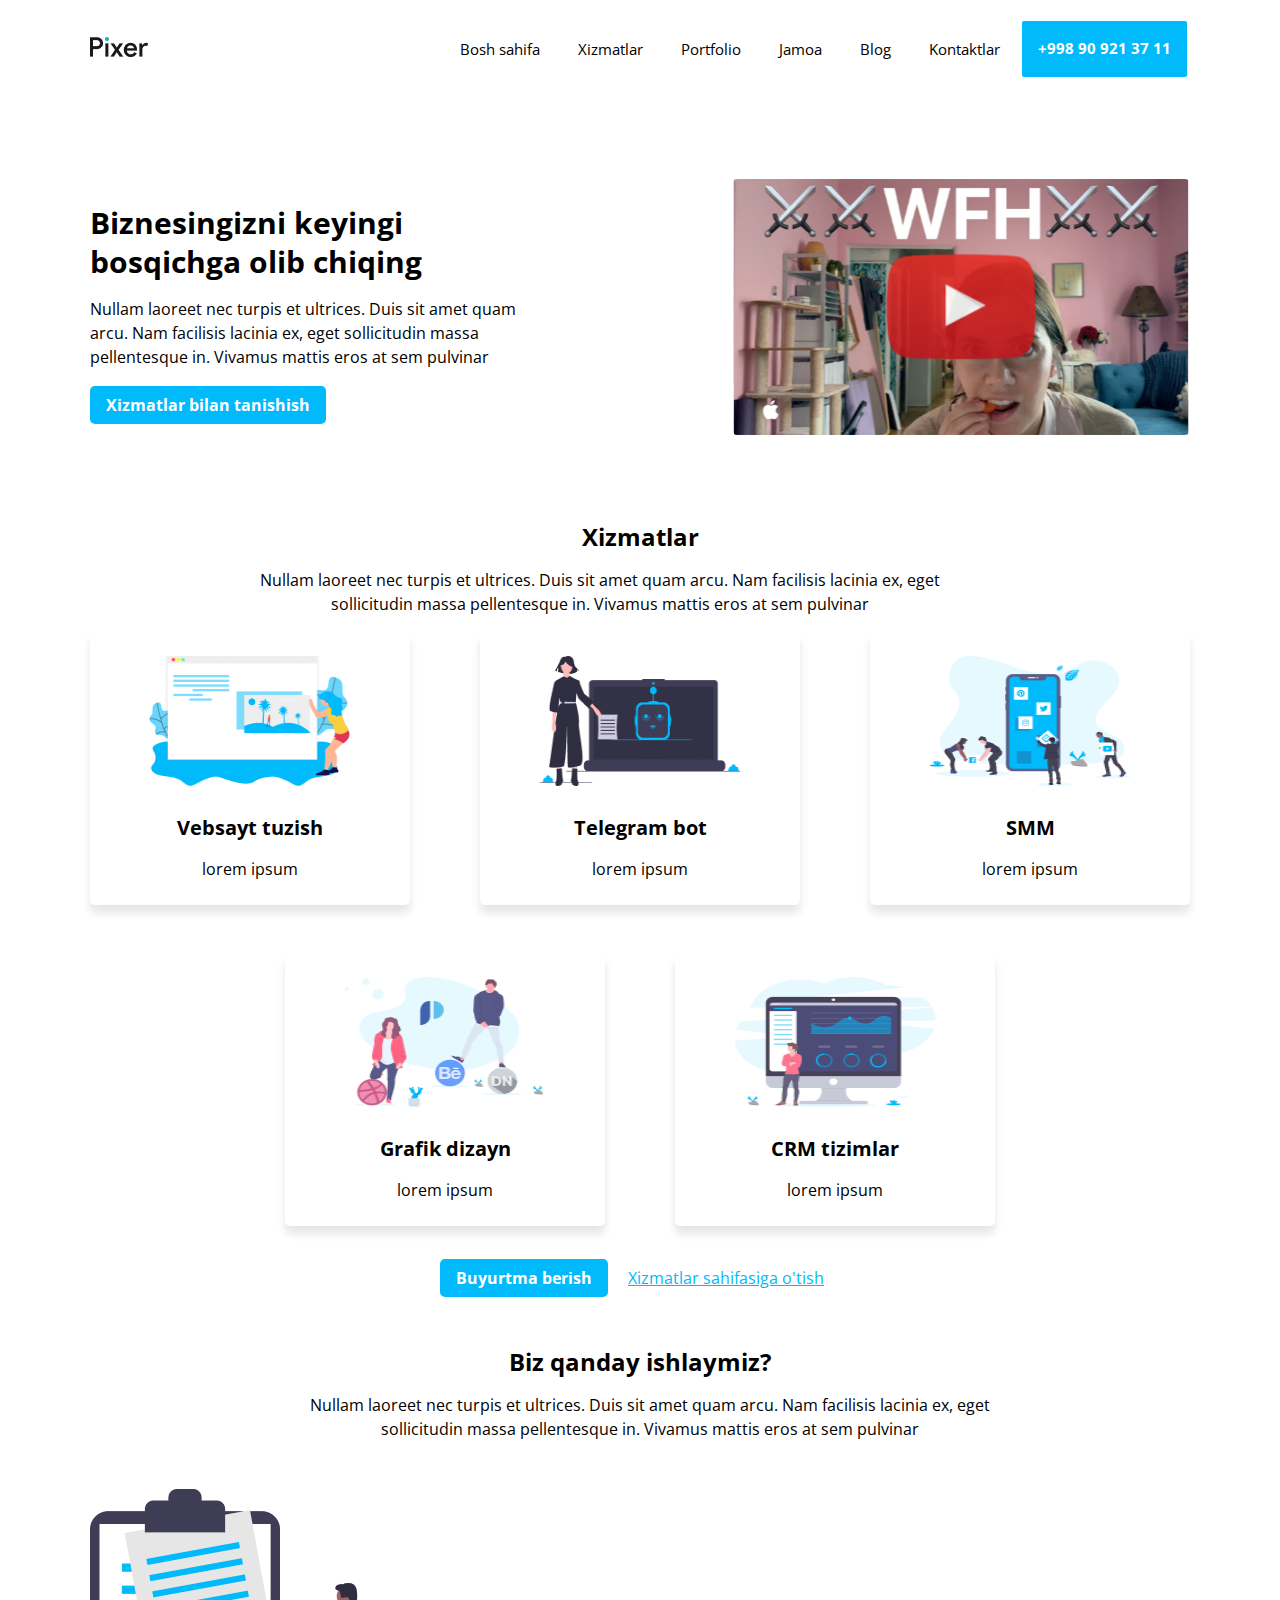
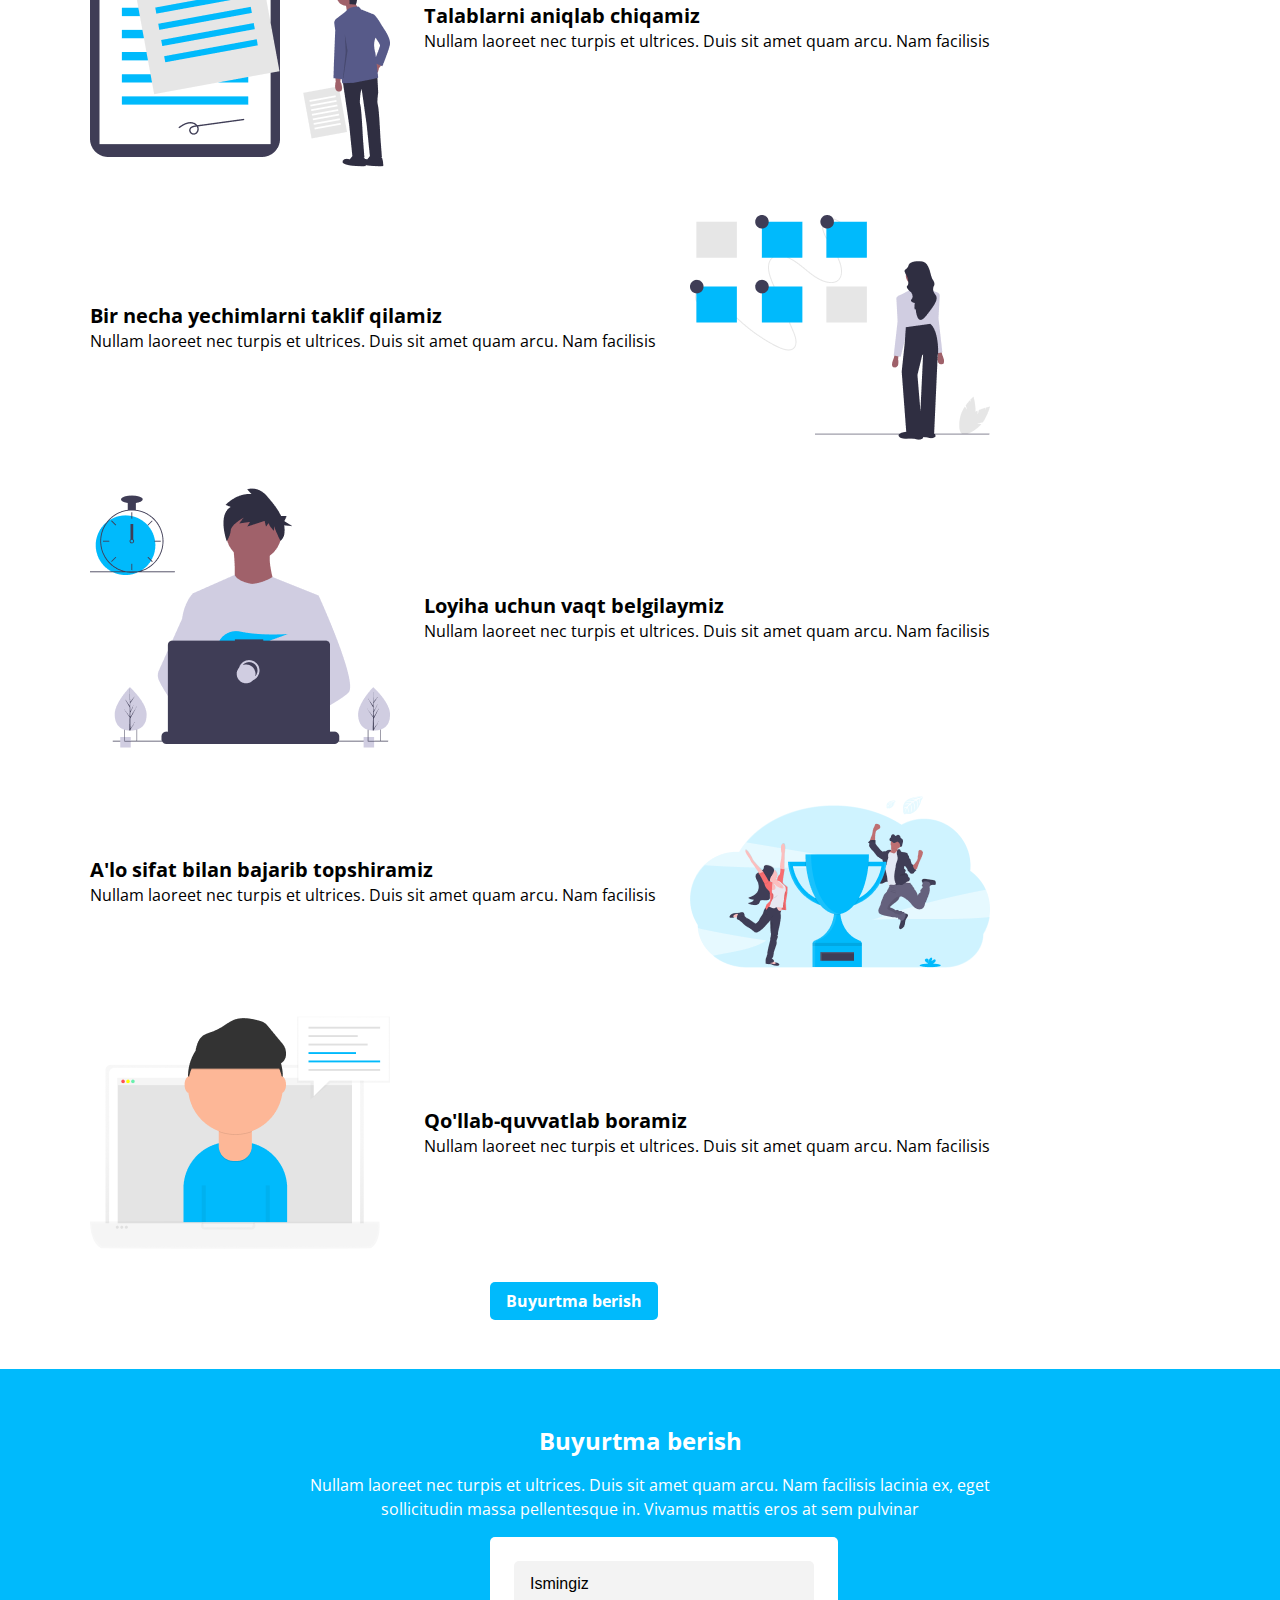
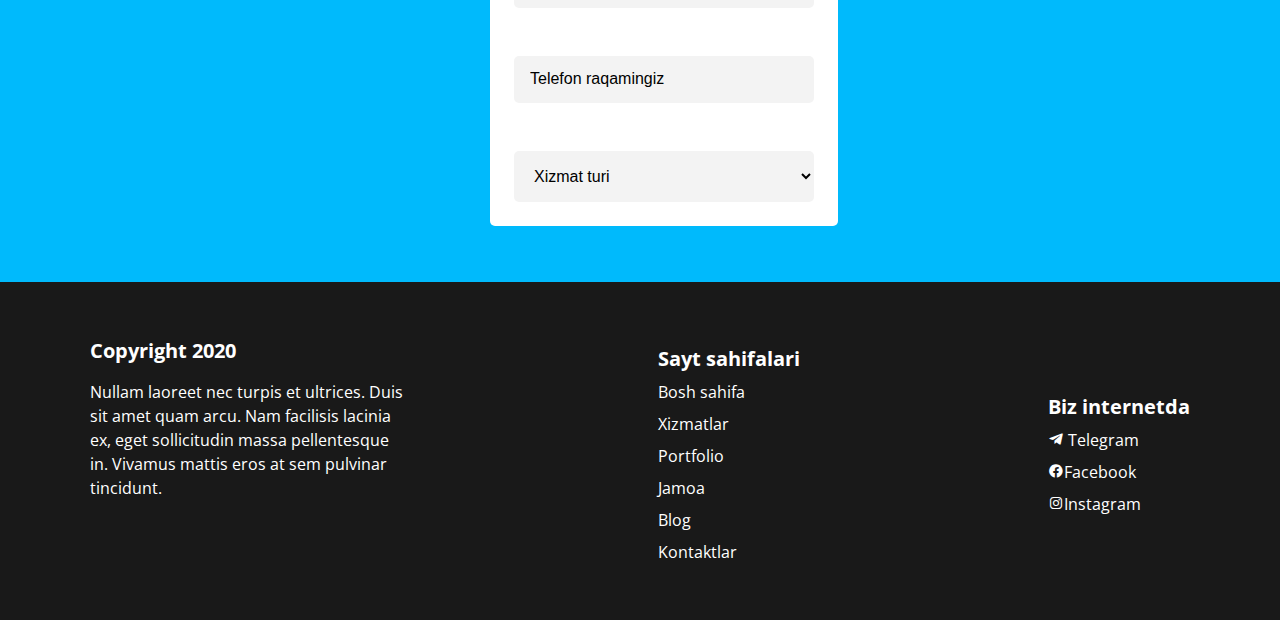
==== index.html @ d84b850b "exam" ====
<!DOCTYPE html>
<html lang="en">

<head>
    <meta charset="UTF-8">
    <meta http-equiv="X-UA-Compatible" content="IE=edge">
    <meta name="viewport" content="width=device-width, initial-scale=1.0">
    <title>exam</title>

    <!-- link -->
    <link rel="stylesheet" href="./style.css">
    <link rel="preconnect" href="https://fonts.googleapis.com">
    <link rel="preconnect" href="https://fonts.gstatic.com" crossorigin>
    <link href="https://fonts.googleapis.com/css2?family=Open+Sans:ital,wght@0,300;0,400;1,300&display=swap"
        rel="stylesheet">
    <link href='https://unpkg.com/boxicons@2.1.2/css/boxicons.min.css' rel='stylesheet'>

</head>

<body>
    <header>
        <div class="container">
            <div class="header_body">
                <a class="logo" href="#"><img src="./img/pixer-logo.png" alt="logo_header"></a>
                <div class="header_main">
                    <nav>
                        <ul class="nav_list">

                            <li class="nav_items"><a class="nav_link" href="#">Bosh sahifa</a></li>

                            <li class="nav_items"><a class="nav_link" href="#">Xizmatlar</a></li>

                            <li class="nav_items"><a class="nav_link" href="#">Portfolio</a></li>

                            <li class="nav_items"><a class="nav_link" href="#">Jamoa</a></li>

                            <li class="nav_items"><a class="nav_link" href="#">Blog</a></li>

                            <li class="nav_items"><a class="nav_link" href="#">Kontaktlar</a></li>


                        </ul>
                    </nav>
                    <a class="nav_btn" href="tel:+998909213711">+998 90 921 37 11</a>
                </div>
            </div>
        </div>
    </header>
    <main>
        <!-- main:section_one -->
        <section class="hero">
            <div class="container">
                <div class="hero_body">
                    <div class="hero_left">
                        <h1 class="hero_title">Biznesingizni keyingi bosqichga
                            olib chiqing</h1>
                        <p class="hero_text">Nullam laoreet nec turpis et ultrices. Duis sit amet quam arcu. Nam
                            facilisis lacinia ex, eget sollicitudin massa pellentesque in. Vivamus mattis eros at sem
                            pulvinar</p>
                        <a class="hero_btn" href="#">Xizmatlar bilan tanishish</a>
                    </div>
                    <a href="https://www.youtube.com/watch?v=6_pru8U2RmM"><img class="hero_right"
                            src="./img/youtube-embed.svg" alt="you tube"></a>
                </div>
            </div>
        </section>
        <!-- main:section_two -->
        <section class="services">
            <div class="container">
                <h2 class="services_title">Xizmatlar</h2>
                <p class="services_text">Nullam laoreet nec turpis et ultrices. Duis sit amet quam arcu. Nam facilisis
                    lacinia ex, eget sollicitudin massa pellentesque in. Vivamus mattis eros at sem pulvinar</p>
                <ul class="services_list">
                    <li class="services_items">
                        <img class="items_img" src="./img/website-illustration.png" alt="website">
                        <h2 class="items_title">Vebsayt tuzish</h2>
                        <p class="items_description">lorem ipsum</p>
                    </li>
                    <li class="services_items">
                        <img class="items_img" src="./img/bot-illustration.png" alt="telegram">
                        <h2 class="items_title">Telegram bot</h2>
                        <p class="items_description">lorem ipsum</p>
                    </li>
                    <li class="services_items">
                        <img class="items_img" src="./img/smm-illustration.png" alt="smm">
                        <h2 class="items_title">SMM</h2>
                        <p class="items_description">lorem ipsum</p>
                    </li>
                    <li class="services_items">
                        <img class="items_img" src="./img/design-illustration.png" alt="grafik_designed">
                        <h2 class="items_title">Grafik dizayn</h2>
                        <p class="items_description">lorem ipsum</p>
                    </li>
                    <li class="services_items">
                        <img class="items_img" src="./img/crm-illustration.png" alt="crm">
                        <h2 class="items_title">CRM tizimlar</h2>
                        <p class="items_description">lorem ipsum</p>
                    </li>
                </ul>
                <div class="services_bottom">
                    <a class="services_btn" href="#">Buyurtma berish</a>
                    <a class="btn_services" href="#">Xizmatlar sahifasiga o'tish</a>
                </div>
            </div>
        </section>
        <!-- main:section_three -->
        <section class="job">
            <div class="container">
                <h2 class="job_title">Biz qanday ishlaymiz?</h2>
                <p class="job_text">Nullam laoreet nec turpis et ultrices. Duis sit amet quam arcu. Nam facilisis
                    lacinia ex, eget sollicitudin massa pellentesque in. Vivamus mattis eros at sem pulvinar</p>

                <div class="job_main">
                    <img src="./img/step-illlustration.png" alt="step">
                    <div>
                        <h3 class="desc_title">Talablarni aniqlab chiqamiz</h3>
                        <p class="desc_text">Nullam laoreet nec turpis et ultrices. Duis sit amet quam arcu. Nam
                            facilisis</p>
                    </div>
                </div>

                <div class="job_main">
                    <div>
                        <h3 class="desc_title">Bir necha yechimlarni taklif qilamiz</h3>
                        <p class="desc_text">Nullam laoreet nec turpis et ultrices. Duis sit amet quam arcu. Nam
                            facilisis</p>
                    </div>
                    <img src="./img/step-illlustration(1).png" alt="step">
                </div>

                <div class="job_main">
                    <img src="./img/step-illustration.png" alt="step">
                    <div>
                        <h3 class="desc_title">Loyiha uchun vaqt belgilaymiz</h3>
                        <p class="desc_text">Nullam laoreet nec turpis et ultrices. Duis sit amet quam arcu. Nam
                            facilisis</p>
                    </div>
                </div>

                <div class="job_main">
                    <div>
                        <h3 class="desc_title">A'lo sifat bilan bajarib topshiramiz</h3>
                        <p class="desc_text">Nullam laoreet nec turpis et ultrices. Duis sit amet quam arcu. Nam
                            facilisis</p>
                    </div>
                    <img src="./img/step-illustration(1).png" alt="step">
                </div>
                <div class="job_main">
                    <img src="./img/step-illustration(2).png" alt="step">
                    <div>
                        <h3 class="desc_title">Qo'llab-quvvatlab boramiz</h3>
                        <p class="desc_text">Nullam laoreet nec turpis et ultrices. Duis sit amet quam arcu. Nam
                            facilisis</p>
                    </div>
                </div>
                <a class="job_btn" href="#">Buyurtma berish</a>
            </div>
        </section>
        <!-- main:section_four -->
        <section class="order">
            <div class="container">
                <h2 class="order_title">Buyurtma berish</h2>
                <p class="order_text">Nullam laoreet nec turpis et ultrices. Duis sit amet quam arcu. Nam facilisis
                    lacinia ex, eget sollicitudin massa pellentesque in. Vivamus mattis eros at sem pulvinar</p>
                <form class="order_form">
                    <input placeholder="Ismingiz" type="text">
                    <input placeholder="Telefon raqamingiz" type="number">
                    <select class="order_select">
                        <option value="Xizmat turi">Xizmat turi</option>
                        <option value="Vebsayt tuzish">Vebsayt tuzish</option>
                        <option value="Telegram bot">Telegram bot</option>
                        <option value="SMM">SMM</option>
                        <option value="Grafik dizayn">Grafik dizayn</option>
                        <option value="CRM tizimlar">CRM tizimlar</option>
                    </select>
                </form>
            </div>
        </section>
    </main>
    <footer>
        <div class="container">
            <div class="footer_body">
                <div>
                    <h2 class="footer_title">Copyright 2020</h2>
                    <p class="footer_text">Nullam laoreet nec turpis et ultrices. Duis sit amet quam arcu. Nam facilisis
                        lacinia ex, eget sollicitudin massa pellentesque in. Vivamus mattis eros at sem pulvinar
                        tincidunt.</p>
                </div>
                <ul>
                    <li class="footer_items"><a class="footer__link" href="#">Sayt sahifalari</a></li>

                    <li class="footer_items"><a class="footer_link" href="#">Bosh sahifa</a></li>

                    <li class="footer_items"><a class="footer_link" href="#">Xizmatlar</a></li>

                    <li class="footer_items"><a class="footer_link" href="#">Portfolio</a></li>

                    <li class="footer_items"><a class="footer_link" href="#">Jamoa</a></li>

                    <li class="footer_items"><a class="footer_link" href="#">Blog</a></li>

                    <li class="footer_items"><a class="footer_link" href="#">Kontaktlar</a></li>
                </ul>
                <ul>
                    <li class="footer_items">
                        <a class="footer__link" href="#">Biz internetda</a>
                    </li>

                    <li class="footer_items">
                        <a class="footer_link" href="#"><i class='bx bxl-telegram'></i> Telegram</a>
                    </li>

                    <li class="footer_items">
                        <a class="footer_link" href="#"><i class='bx bxl-facebook-circle'></i>Facebook</a>
                    </li>

                    <li class="footer_items">
                        <a class="footer_link" href="#"><i class='bx bxl-instagram'></i>Instagram</a>
                    </li>

                </ul>
            </div>
        </div>
    </footer>
</body>

</html>
---- style.css ----
*{
    padding: 0;
    margin: 0;
    box-sizing: border-box;
}
body{
    font-family: 'Open Sans';

}
.container{
    width: 1100px;
    margin: 0 auto;
}
header{
    background: #FFFFFF;
    box-shadow: 0px 4px 20px rgba(0, 0, 0, 0.1);
}
.logo:active{
    opacity: 0.7;
}
.header_body{
    display: flex;
    align-items: center;
    justify-content: space-between;
    padding: 18px 0;
    
}
.header_main{
    display: flex;
}
.nav_list{
    display: flex;
    align-items: center;
}
.nav_items{
    list-style: none;
    border: white;
    padding: 16px;border: 3px solid white;
}
.nav_items:hover{
    border-bottom: 3px solid #191919;
}
.nav_items:active{
    color: #FFFFFF;
    background-color: #000;
}
.nav_items:active .nav_link{
    color: #FFFFFF;
}
.nav_link{
    font-style: normal;
    font-weight: 400;
    font-size: 15px;
    line-height: 24px;
    flex: none;
    color: #000000;
    order: 0;
    flex-grow: 0;
    text-decoration: none;
}
.nav_btn{
    font-style: normal;
    font-weight: 700;
    font-size: 15px;
    line-height: 24px;
    color: #FFFFFF;
    text-decoration: none;
    background-color: #00BAFC;
    padding: 15px 16px;
    border: 3px solid white;
    border-radius: 5px;
}
.nav_btn:hover{
    border: 3px solid #00BAFC;
    background-color: 
    #FFFFFF;
    color: #00BAFC;
}
.nav_btn:active{
   opacity: 0.7;
   background-color: 
   #00BAFC;
   color: #FFFFFF;
}
.hero{
    background-color: #FFFFFF;
}
.hero_body{
    display: flex;
    align-items: center;
    justify-content: space-between;
    padding: 80px 0;
}
.hero_title{
    font-style: normal;
    font-weight: 700;
    font-size: 30px;
    line-height: 130%;
    color: #000000;
    flex: none;
    order: 0;
    align-self: flex-start;
    flex-grow: 0;
    width: 450px;
    margin-bottom: 16px;
}
.hero_text{
    font-style: normal;
    font-weight: 400;
    font-size: 16px;
    line-height: 24px;
    color: #000000;
    flex: none;
    order: 1;
    align-self: center;
    flex-grow: 0;
    width: 450px;
    margin-bottom: 24px;
}
.hero_btn{
    font-style: normal;
    font-weight: 700;
    font-size: 16px;
    line-height: 24px;
    color: #FFFFFF;
    flex: none;
    order: 0;
    flex-grow: 0;
    background-color: #00BAFC;
    text-decoration: none;
    padding: 8px 16px;
    border-radius: 5px;
}
.hero_btn:hover{
    opacity: 0.7;
}
.hero_btn:active{
    opacity: 0.3;
}
.hero_btn:hover{
    opacity: 0.7;
}
.hero_right{
    width: 458px;
    height: 258px;
    border: 1px solid white;
    border-radius: 5px;
}
.services_title{
    font-style: normal;
    font-weight: 700;
    font-size: 24px;
    line-height: 130%;
    text-align: center;
    color: #000000;
    flex: none;
    order: 0;
    flex-grow: 0;
    margin-bottom: 16px;
}
.services_text{
    font-style: normal;
    font-weight: 400;
    font-size: 16px;
    line-height: 24px;
    text-align: center;
    color: #000000;
    flex: none;
    order: 1;
    flex-grow: 0;
    width: 719px;
    margin-left: 150px;
    margin-bottom: 16px;
}
.services_list{
    display: flex;
    flex-wrap: wrap;
    column-gap: 70px;
    align-items: center;
    justify-content: center;
    row-gap: 48px;
    padding-bottom: 40px;
}
.services_items{
    width: 320px;
    list-style: none;
    box-shadow: 0px 8px 8px rgba(0, 0, 0, 0.1);
    border-radius: 5px;
}
.services_items:hover{
    background: #FFFFFF;
    box-shadow: 0px 12px 21px rgba(0, 0, 0, 0.1);
}
.services_items:active{
    background: #FFFFFF;
    box-shadow: 0px 4px 4px rgba(0, 0, 0, 0.2);
}
.items_img{
    width: 202.79px;
    height: 130px;
    margin: 24px 58.6px;
}
.items_title{
    font-style: normal;
    font-weight: 700;
    font-size: 20px;
    line-height: 130%;
    text-align: center;
    color: #000000;
    flex: none;
    order: 1;
    flex-grow: 0;
}
.items_description{
    font-style: normal;
    font-weight: 400;
    font-size: 16px;
    line-height: 24px;
    text-align: center;
    color: #000000;
    flex: none;
    order: 2;
    flex-grow: 0;
    margin-top: 16px;
    margin-bottom: 24px;
}
.services_bottom{
    margin-left: 350px;
    padding-bottom: 56px;
}
.services_btn{
    font-style: normal;
    font-weight: 700;
    font-size: 16px;
    line-height: 24px;
    color: #FFFFFF;
    flex: none;
    order: 0;
    flex-grow: 0;
    text-decoration: none;
    background-color: #00BAFC;
    padding: 8px 16px;
    border-radius: 5px;
    margin-right: 16px;
}
.services_btn:hover{
    opacity: 0.7;
}
.services_btn:active{
    opacity: 0.3;
}
.btn_services{
    font-style: normal;
    font-weight: 400;
    font-size: 16px;
    line-height: 24px;
    text-align: center;
    text-decoration-line: underline;
    color: #00BAFC;
    flex: none;
    order: 0;
    flex-grow: 0;
}
.job{
    padding-bottom: 56px;
}
.job_title{
    font-style: normal;
    font-weight: 700;
    font-size: 24px;
    line-height: 130%;
    text-align: center;
    color: #000000;
    flex: none;
    order: 0;
    flex-grow: 0;
    margin-bottom: 16px;
}
.job_text{
    font-style: normal;
    font-weight: 400;
    font-size: 16px;
    line-height: 24px;
    text-align: center;
    color: #000000;
    flex: none;
    order: 1;
    flex-grow: 0;
    width: 719px;
    margin-left: 200px;
    margin-bottom: 16px;
}
.job_main{
    display: flex;
    align-items: center;
    width: 900px;
    justify-content: space-between;
    margin-top: 48px;
    margin-bottom: 40px;
}
.desc_title{
    font-style: normal;
    font-weight: 700;
    font-size: 20px;
    line-height: 130%;
    text-align: center;
    color: #000000;
    text-align: left;
}
.desc_text{
    font-style: normal;
    font-weight: 400;
    font-size: 16px;
    line-height: 24px;
    color: #000000;
    flex: none;
    order: 1;
    align-self: center;
    flex-grow: 0;
}
.job_btn{
    text-decoration: none;
    font-style: normal;
    font-weight: 700;
    font-size: 16px;
    line-height: 24px;
    color: #FFFFFF;
    background: #00BAFC;
    border-radius: 5px;
    padding: 8px 16px;
    margin-left: 400px;
}
.job_btn:hover{
    opacity: 0.7;
}
.job_btn:active{
    opacity: 0.3;
}
.order{
    background-color: #00BAFC;
    padding-bottom: 56px;
}
.order_title{
    font-style: normal;
    font-weight: 700;
    font-size: 24px;
    line-height: 130%;
    text-align: center;
    color: #FFFFFF;
    padding-top: 56px;
}
.order_text{
    font-style: normal;
    font-weight: 400;
    font-size: 16px;
    line-height: 150%;
    text-align: center;
    color: #FFFFFF;
    width: 719px;
    margin: 16px 0 16px 200px;
}
.order_form{
    width: 348px;
    background-color: #fff;
    border-radius: 5px;
    margin-left: 400px;
}
input{
    width: 300px;
    padding: 16px;
    background: #F3F3F3;
    border-radius: 5px;
    border: 0;
    margin: 24px;
}
input::placeholder{
    font-style: normal;
    font-weight: 400;
    font-size: 16px;
    line-height: 150%;
    color: #000000;
}
.order_select{
    font-style: normal;
    font-weight: 400;
    font-size: 16px;
    line-height: 150%;
    color: #000000;
    width: 300px;
    padding: 16px;
    background: #F3F3F3;
    border-radius: 5px;
    border: 0;
    margin: 24px;
}
footer{
    background-color: #191919;
}
.footer_body{
    display: flex;
    align-items: center;
    justify-content: space-between;
}
.footer_title{
    font-style: normal;
    font-weight: 700;
    font-size: 20px;
    line-height: 130%;
    color: #FFFFFF;
    margin-top: 56px;
}
.footer_text{
    font-style: normal;
    font-weight: 400;
    font-size: 16px;
    line-height: 150%;
    color: #FFFFFF;
    width: 320px;
    margin-top: 16px; 
    margin-bottom: 120px;
}
.footer_items{
    list-style: none;
    margin-top: 8px;
}
.footer__link{
    text-decoration: none;
    font-style: normal;
    font-weight: 700;
    font-size: 20px;
    line-height: 130%;
    color: #FFFFFF;
}
.footer_link{
    text-decoration: none;
    font-style: normal;
    font-weight: 400;
    font-size: 16px;
    line-height: 24px;
    color: #FFFFFF;
}
.footer_link:hover{
    color: #00BAFC;
}
.footer_link:active{
    opacity: 0.7;
}
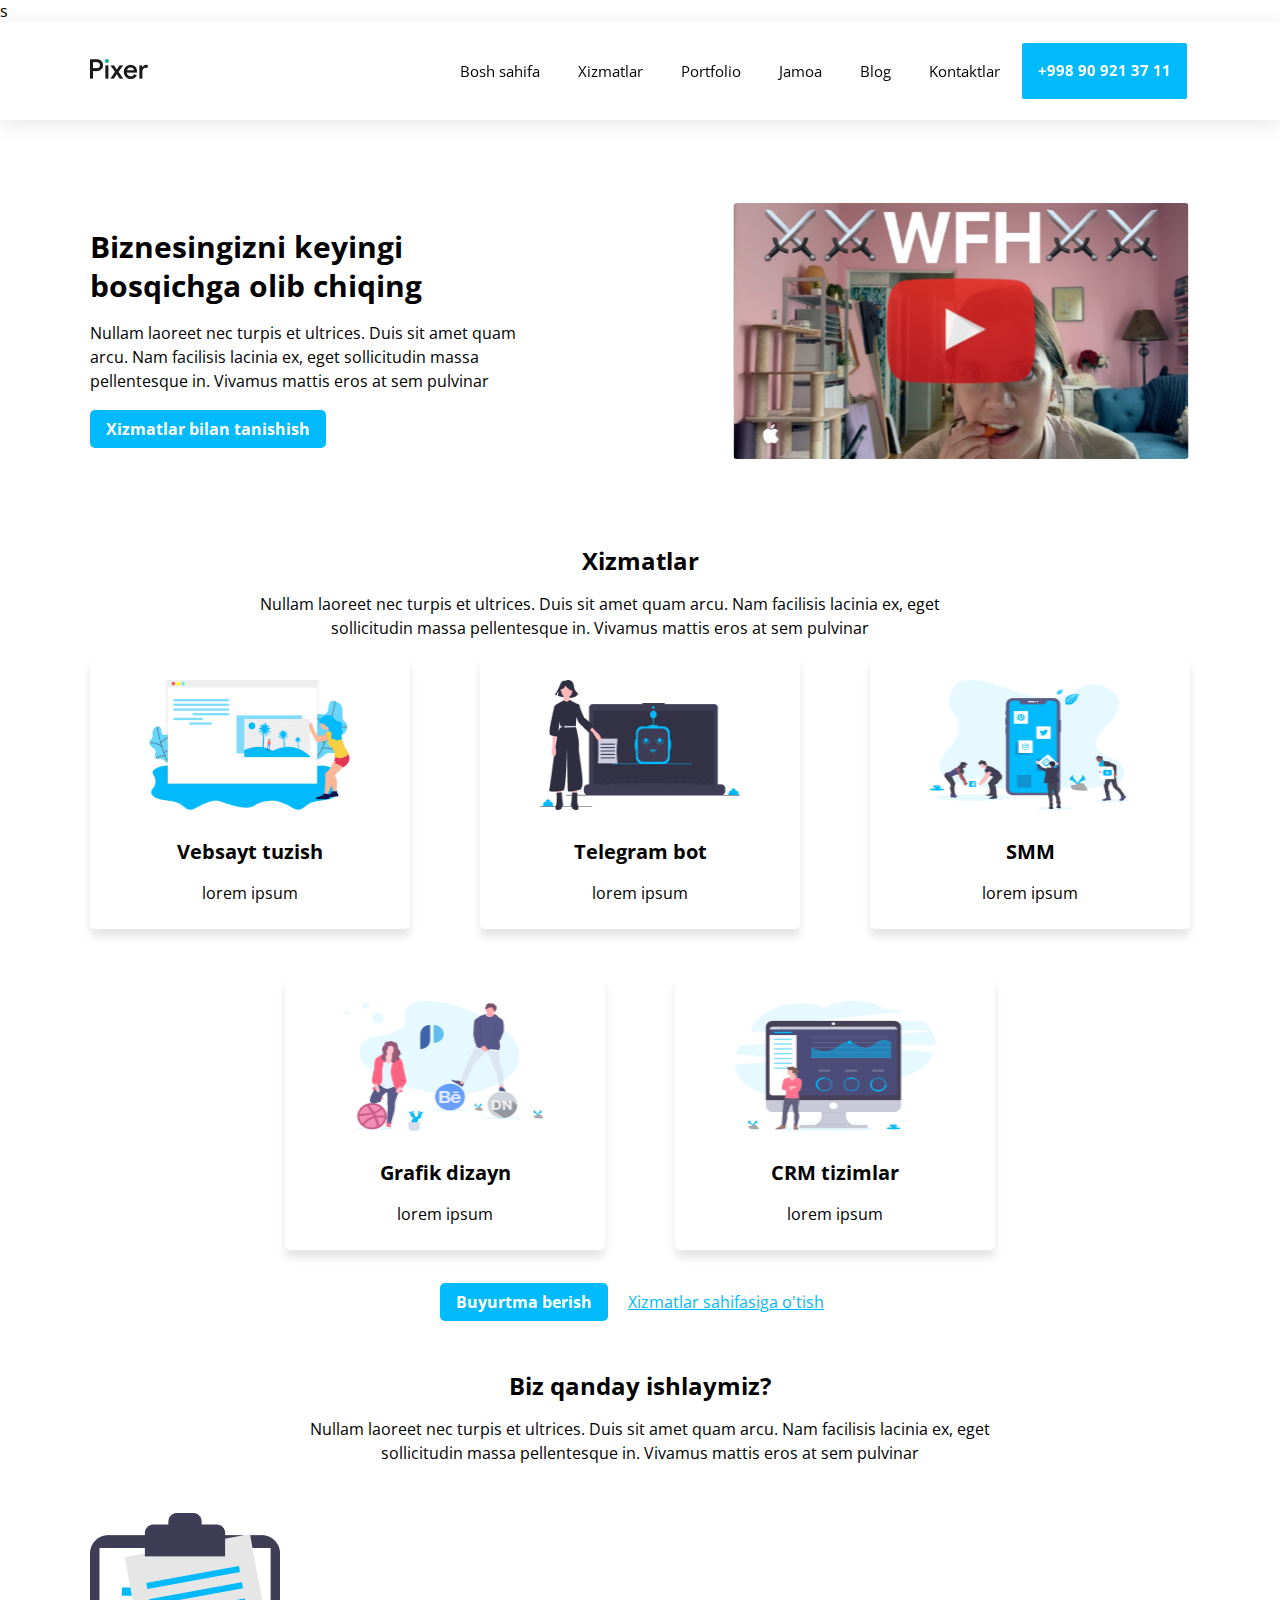
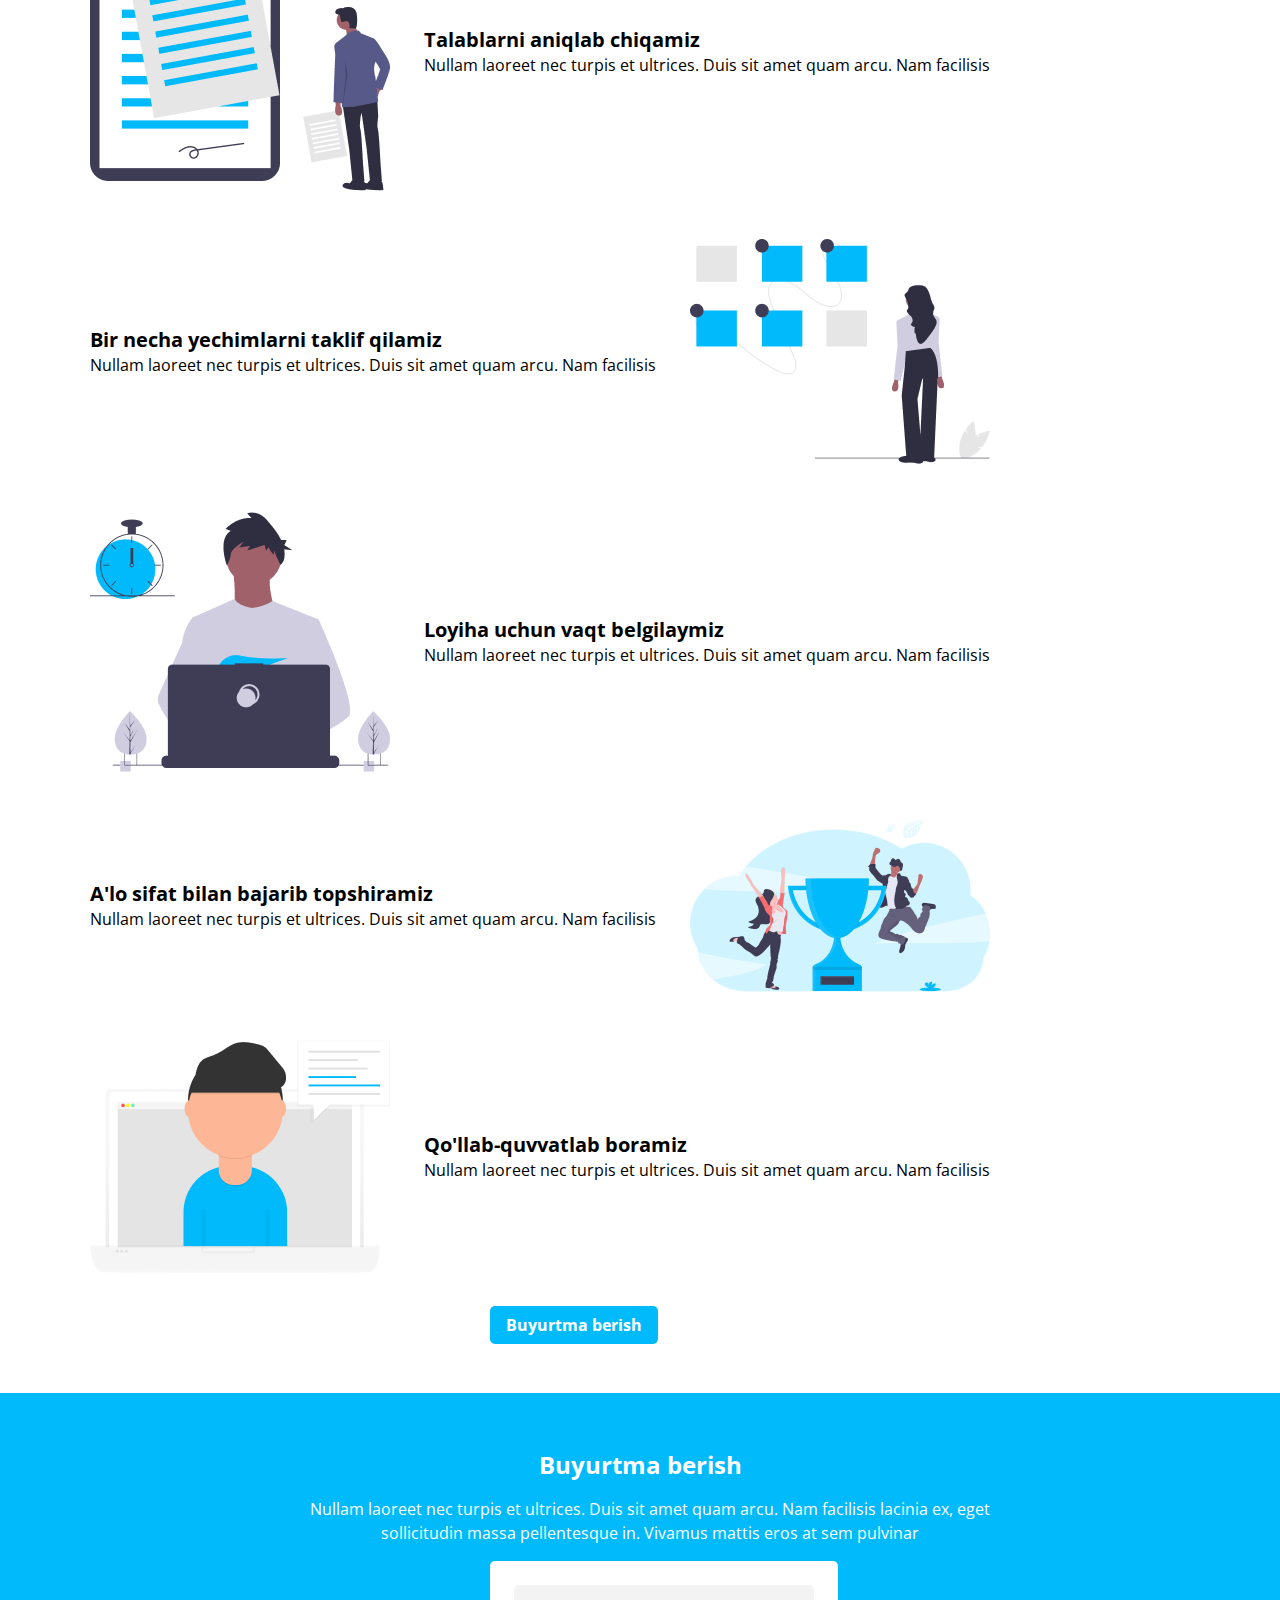
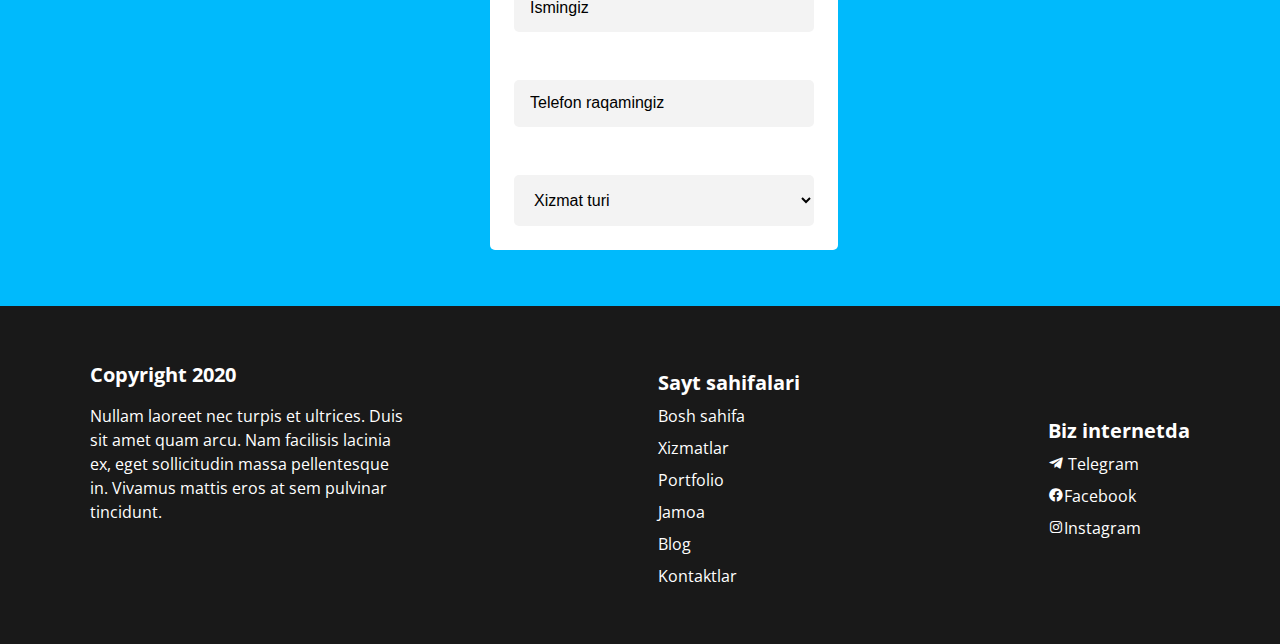
==== commit ef1cad97: "exam" ====
--- a/index.html
+++ b/index.html
@@ -14,7 +14,7 @@
     <link href="https://fonts.googleapis.com/css2?family=Open+Sans:ital,wght@0,300;0,400;1,300&display=swap"
         rel="stylesheet">
     <link href='https://unpkg.com/boxicons@2.1.2/css/boxicons.min.css' rel='stylesheet'>
-
+s
 </head>
 
 <body>
--- a/style.css
+++ b/style.css
@@ -14,6 +14,8 @@
 header{
     background: #FFFFFF;
     box-shadow: 0px 4px 20px rgba(0, 0, 0, 0.1);
+    position: fixed;
+    width: 100%;
 }
 .logo:active{
     opacity: 0.7;
@@ -84,6 +86,7 @@
 }
 .hero{
     background-color: #FFFFFF;
+    padding-top: 100px;
 }
 .hero_body{
     display: flex;
@@ -444,4 +447,111 @@
 }
 .footer_link:active{
     opacity: 0.7;
+}
+.service_title{
+    font-family: 'Open Sans';
+    font-style: normal;
+    font-weight: 700;
+    font-size: 40px;
+    line-height: 130%;
+    color: #000000;
+    padding-top: 200px;
+    margin-left: 400px;
+}
+.service_text{
+    font-family: 'Open Sans';
+    font-style: normal;
+    font-weight: 400;
+    font-size: 16px;
+    line-height: 24px;
+    text-align: center;
+    color: #000000;
+    width: 800px;
+    margin-left: 150px;
+    margin-top: 16px;
+    margin-bottom: 72px;
+}
+.made{
+    background-color: #F4F4F4;
+    padding: 80px;
+}
+.made_list{
+    margin-left: 150px;
+}
+.made_items{
+    list-style: none;
+    width: 804px;
+    height: 378px;
+    background-color: #FFFFFF;
+    margin-top: 64px;
+    background: #FFFFFF;
+    box-shadow: 0px 10px 16px rgba(0, 0, 0, 0.12);
+    border-radius: 5px;
+    display: flex;
+}
+.made_img{
+    width: 200px;
+    height: 128.21px;
+    margin: 32px;
+}
+.made_title{
+    margin-top: 32px;
+    font-style: normal;
+    font-weight: 700;
+    font-size: 20px;
+    line-height: 130%;
+    color: #000000;
+    margin-left: 40px;
+}
+.made_text{
+    width: 500px;
+    font-style: normal;
+    font-weight: 400;
+    font-size: 16px;
+    line-height: 24px;
+    color: #000000;
+    margin-top: 16px;
+    margin-left: 40px;
+}
+.list{
+    margin-left: 40px;
+    margin-top: 16px;
+}
+.made_btn{
+    display: flex;
+    align-items: center;
+}
+.btn_blue{
+    background-color: #00BAFC;
+    padding: 8px 16px;
+    border-radius: 5px;
+    font-style: normal;
+    font-weight: 700;
+    font-size: 16px;
+    line-height: 24px;
+    color: #FFFFFF;
+    margin-left: 40px;
+    margin-top: 16px;
+    text-decoration: none;
+}
+.btn_white{
+    font-style: normal;
+    font-weight: 400;
+    font-size: 16px;
+    line-height: 24px;
+    text-align: center;
+    text-decoration-line: underline;
+    color: #00BAFC;
+    margin-left: 16px;
+    margin-top: 16px;
+}
+.span{
+    width: 12px;
+    height: 12px;
+    background: #00BAFC;
+    border-radius: 12px;
+    display: inline-block;
+}
+.list_items{
+    list-style: none;
 }